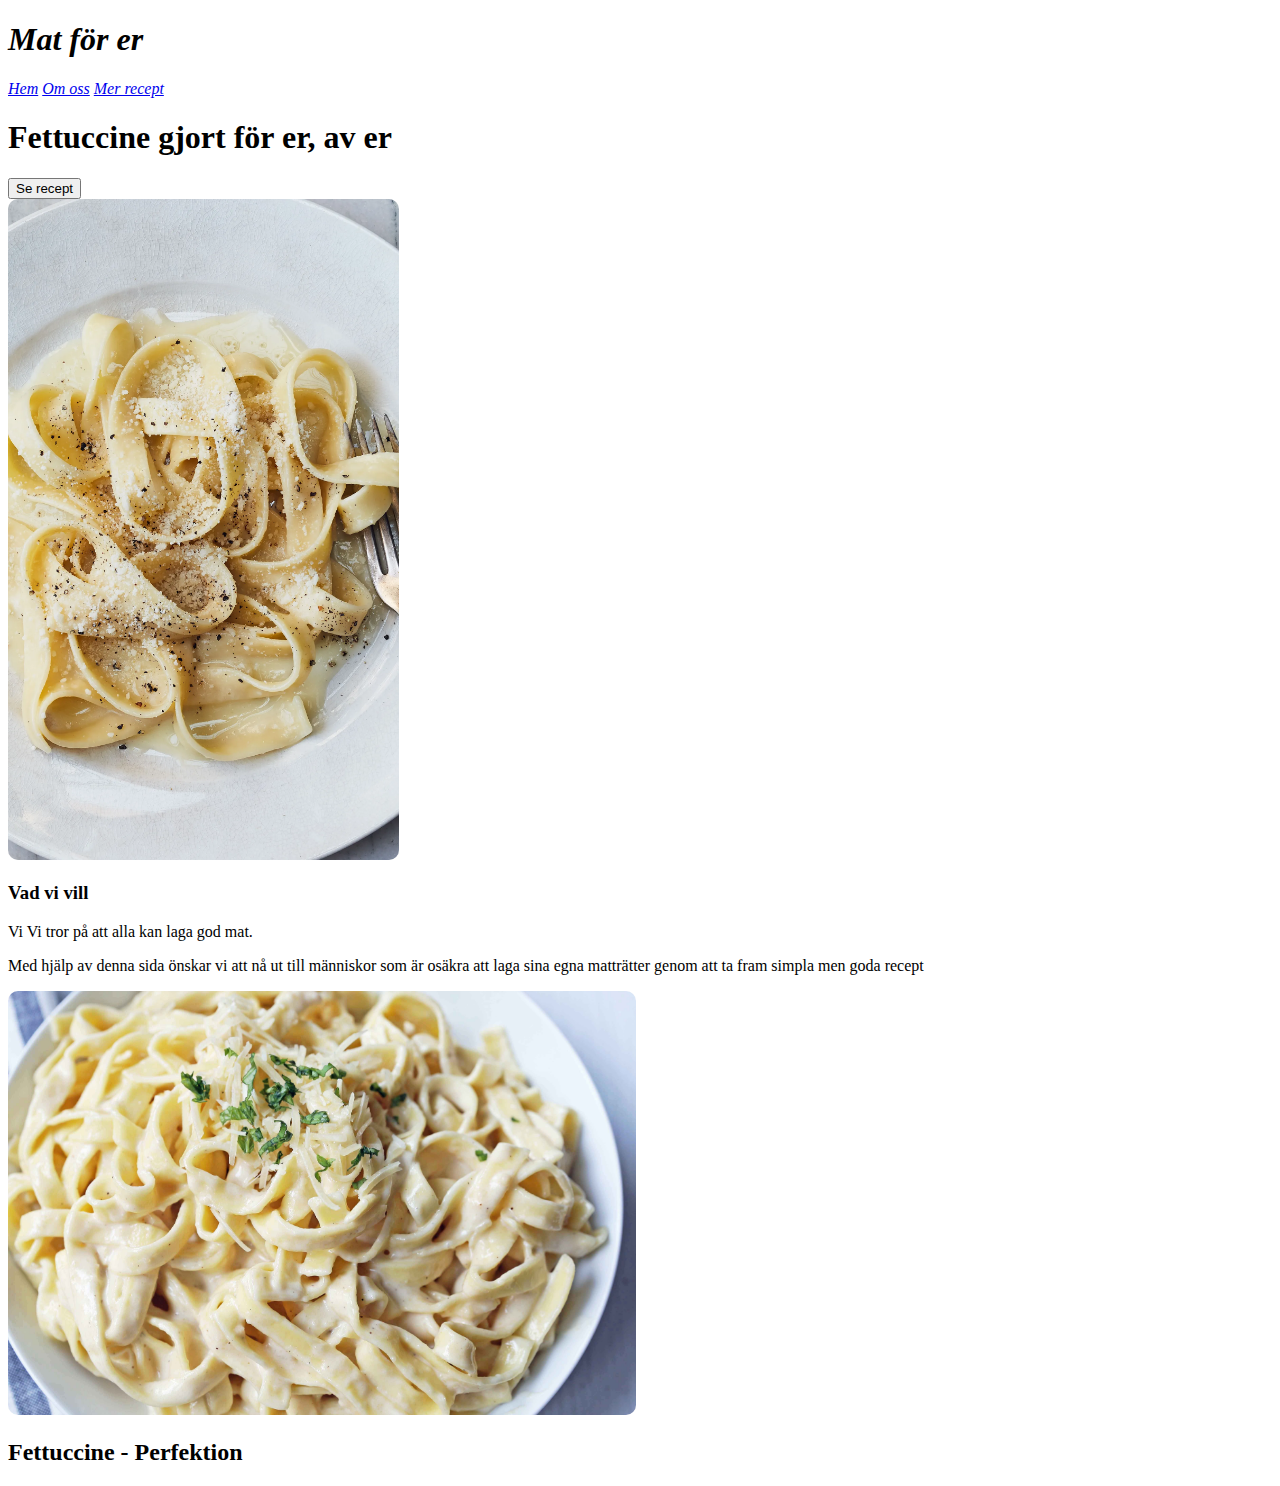
==== index.html @ fc2c5c27 "skirivt in flesta delen av html, main och section" ====
<!DOCTYPE html>
<html lang="en">
<head>
    <meta charset="UTF-8">
    <meta name="viewport" content="width=device-width, initial-scale=1.0">
    <title>Document</title>
    <link rel="stylesheet" href="style.css">
    <link rel="preconnect" href="https://fonts.googleapis.com">
    <link rel="preconnect" href="https://fonts.gstatic.com" crossorigin>
    <link href="https://fonts.googleapis.com/css2?family=Italianno&family=Mountains+of+Christmas&display=swap" rel="stylesheet">
</head>
<body>

<!-- test kommentar kommmentar -->

    <div class="main-grid">

        <header>
            <h1><i>Mat för er</i></h1>

            <a href="#"><i>Hem</i></a>
            <a href="#"><i>Om oss</i></a>
            <a href="#"><i>Mer recept</i></a>
        </header>

        <section>
            <h1>Fettuccine gjort för er, av er</h1>
        </section>

        <button>
            Se recept
        </button>

        <main>
            <img src="./img/fettuccine-alfredo.webp" alt="fettuccine-alfredo">
            <h3><b>Vad vi vill</b></h3>
            <p>Vi Vi tror på att alla kan laga god mat.</p>
            <p>Med hjälp av denna sida önskar vi att nå ut till människor som är osäkra att laga sina egna matträtter genom att ta fram simpla men goda recept</p>
        </main>

        <section>
            <img src="./img/Fettuccine-Alfredo-Recipe-1.jpg" alt="fettuccine">
            <h2>Fettuccine - Perfektion</h2>
        </section>


    








    </div>

</body>
</html>
---- style.css ----
img{
    border-radius: 10px;
}

main img{
    width: 391px;
    height: 661px;
    object-fit: cover;
}

section img{
    width: 628px;
    height: 424px;
    object-fit: cover;
}
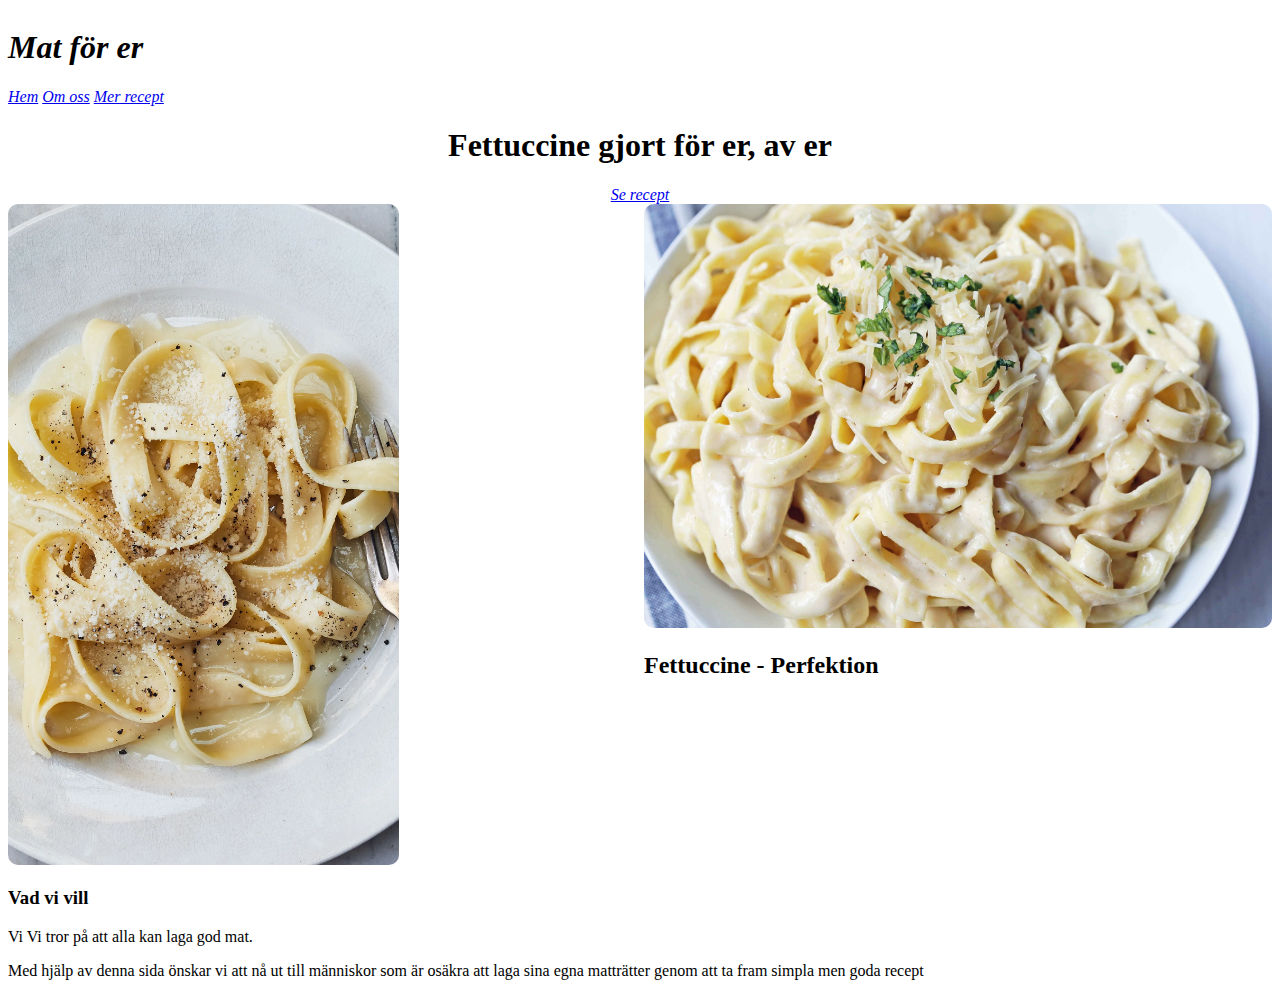
==== commit 5490eab7: "skapat ett gridsystem och lagt in elementen" ====
--- a/index.html
+++ b/index.html
@@ -11,25 +11,22 @@
 </head>
 <body>
 
-<!-- test kommentar kommmentar -->
 
-    <div class="main-grid">
+    <div class="main_grid">
 
         <header>
             <h1><i>Mat för er</i></h1>
-
             <a href="#"><i>Hem</i></a>
             <a href="#"><i>Om oss</i></a>
             <a href="#"><i>Mer recept</i></a>
         </header>
 
-        <section>
+        <nav>
             <h1>Fettuccine gjort för er, av er</h1>
-        </section>
+            <a href="#"><i>Se recept</i></a>
+        </nav>
 
-        <button>
-            Se recept
-        </button>
+
 
         <main>
             <img src="./img/fettuccine-alfredo.webp" alt="fettuccine-alfredo">
--- a/style.css
+++ b/style.css
@@ -1,5 +1,34 @@
+.main_grid{
+    display: grid;
+    grid-template-columns: 1fr 1fr 1fr;
+    grid-row: auto auto auto auto auto auto;
+}
+
+header{
+    grid-column: 1/4;
+    grid-row: 1;
+}
+
+
+nav{
+    grid-column: 1/4;
+    grid-row: 2;
+    text-align: center;
+}
+
+
 img{
     border-radius: 10px;
+}
+
+main{
+    grid-column: 1/4;
+    grid-row: 3;
+}
+
+section{
+    grid-column: 3/4;
+    grid-row: 3;
 }
 
 main img{
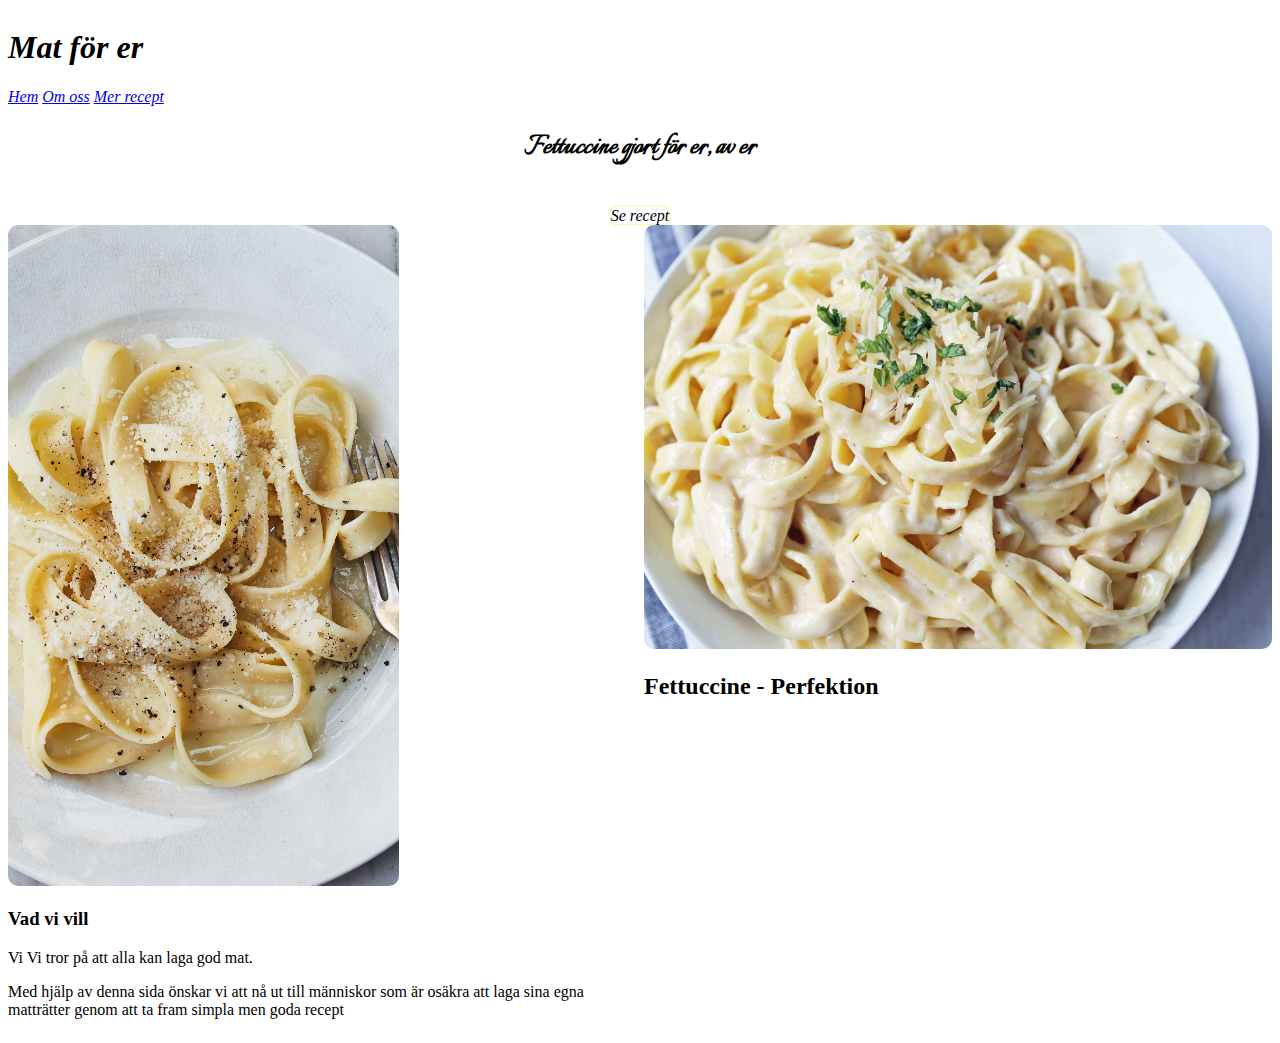
==== commit aebbb861: "fixat nav, ändrat font och knappen" ====
--- a/index.html
+++ b/index.html
@@ -23,6 +23,7 @@
 
         <nav>
             <h1>Fettuccine gjort för er, av er</h1>
+            <br>
             <a href="#"><i>Se recept</i></a>
         </nav>
 
--- a/style.css
+++ b/style.css
@@ -16,15 +16,27 @@
     text-align: center;
 }
 
+nav a{
+    border: 2px solid #F2FFCC;
+    border-radius: 8px;
+    text-decoration: none;
+    color: black;
+}
+
+nav h1{
+    font-family: 'Italianno', 'cursive';
+}
+
 
 img{
     border-radius: 10px;
 }
 
 main{
-    grid-column: 1/4;
+    grid-column: 1/3;
     grid-row: 3;
 }
+
 
 section{
     grid-column: 3/4;
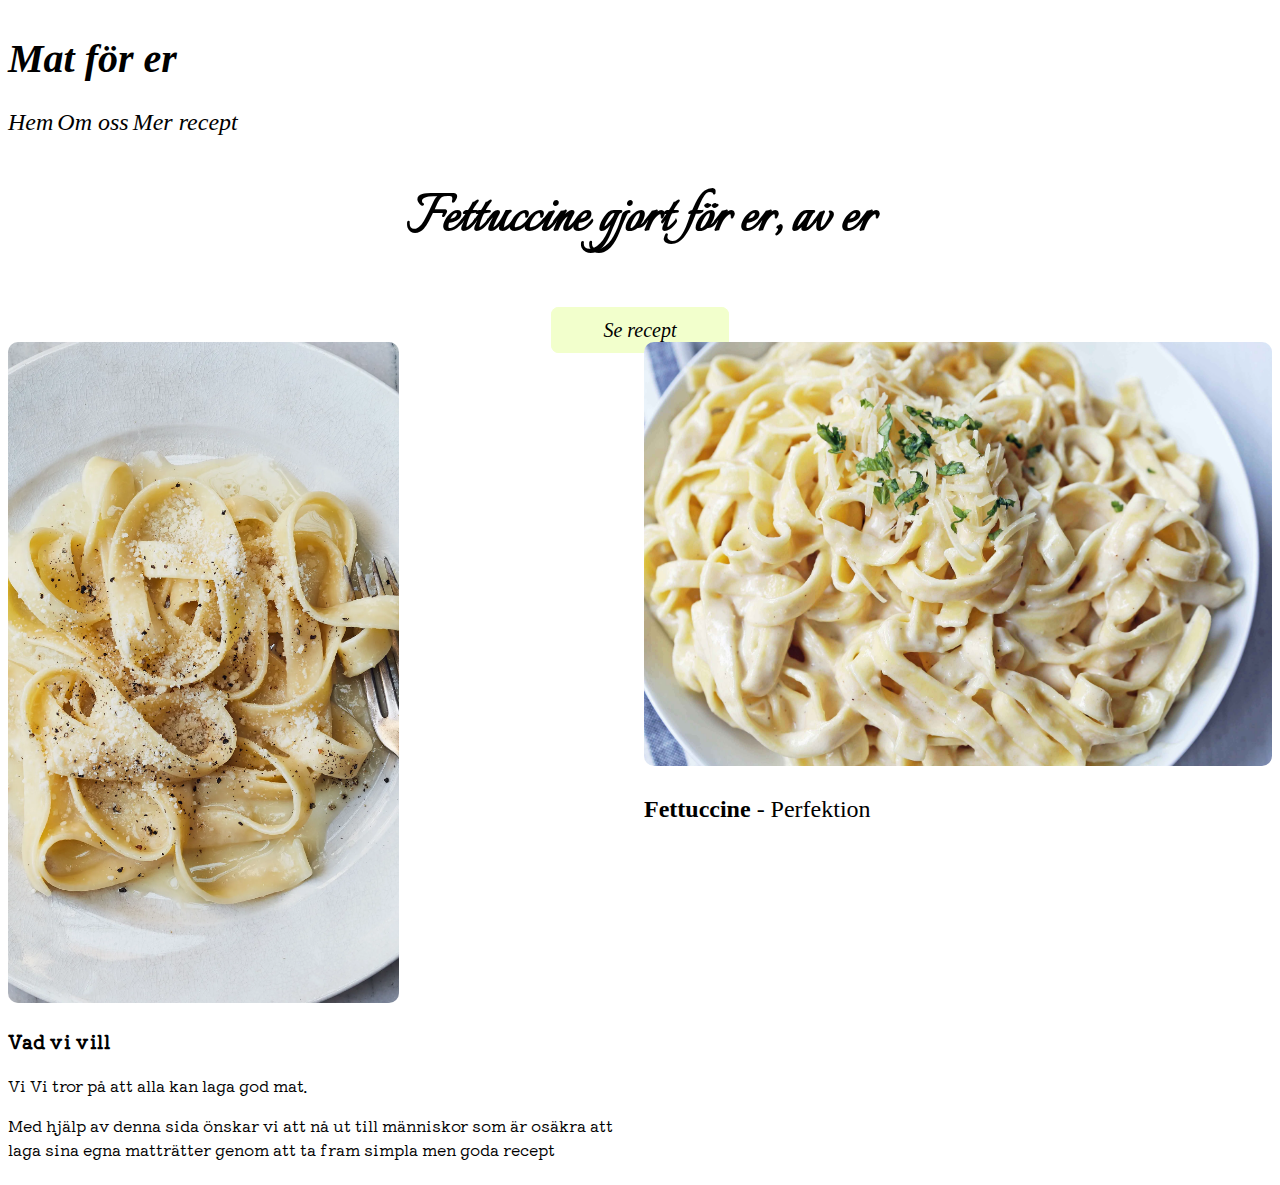
==== commit a1e44f0f: "fixat storleken, fonts och utsende på all text" ====
--- a/index.html
+++ b/index.html
@@ -7,7 +7,7 @@
     <link rel="stylesheet" href="style.css">
     <link rel="preconnect" href="https://fonts.googleapis.com">
     <link rel="preconnect" href="https://fonts.gstatic.com" crossorigin>
-    <link href="https://fonts.googleapis.com/css2?family=Italianno&family=Mountains+of+Christmas&display=swap" rel="stylesheet">
+    <link href="https://fonts.googleapis.com/css2?family=Italianno&family=Kiwi+Maru:wght@500&display=swap" rel="stylesheet">    
 </head>
 <body>
 
@@ -28,7 +28,6 @@
         </nav>
 
 
-
         <main>
             <img src="./img/fettuccine-alfredo.webp" alt="fettuccine-alfredo">
             <h3><b>Vad vi vill</b></h3>
@@ -38,7 +37,7 @@
 
         <section>
             <img src="./img/Fettuccine-Alfredo-Recipe-1.jpg" alt="fettuccine">
-            <h2>Fettuccine - Perfektion</h2>
+            <p><b>Fettuccine</b> - Perfektion</p>
         </section>
 
 
--- a/style.css
+++ b/style.css
@@ -9,6 +9,15 @@
     grid-row: 1;
 }
 
+header h1{
+    font-size: 40px;
+}
+
+header a{
+    text-decoration: none;
+    color: black;
+    font-size: 24px;
+}
 
 nav{
     grid-column: 1/4;
@@ -16,15 +25,20 @@
     text-align: center;
 }
 
+
 nav a{
     border: 2px solid #F2FFCC;
     border-radius: 8px;
+    background-color: #F2FFCC;
     text-decoration: none;
     color: black;
+    padding: 10px 50px 10px;
+    font-size: 20px;
 }
 
 nav h1{
     font-family: 'Italianno', 'cursive';
+    font-size: 64px;
 }
 
 
@@ -35,12 +49,16 @@
 main{
     grid-column: 1/3;
     grid-row: 3;
+    font-family: 'Kiwi Maru', serif;
+    font-size: 16px;
 }
 
 
 section{
     grid-column: 3/4;
     grid-row: 3;
+    font-size: 24px;
+
 }
 
 main img{
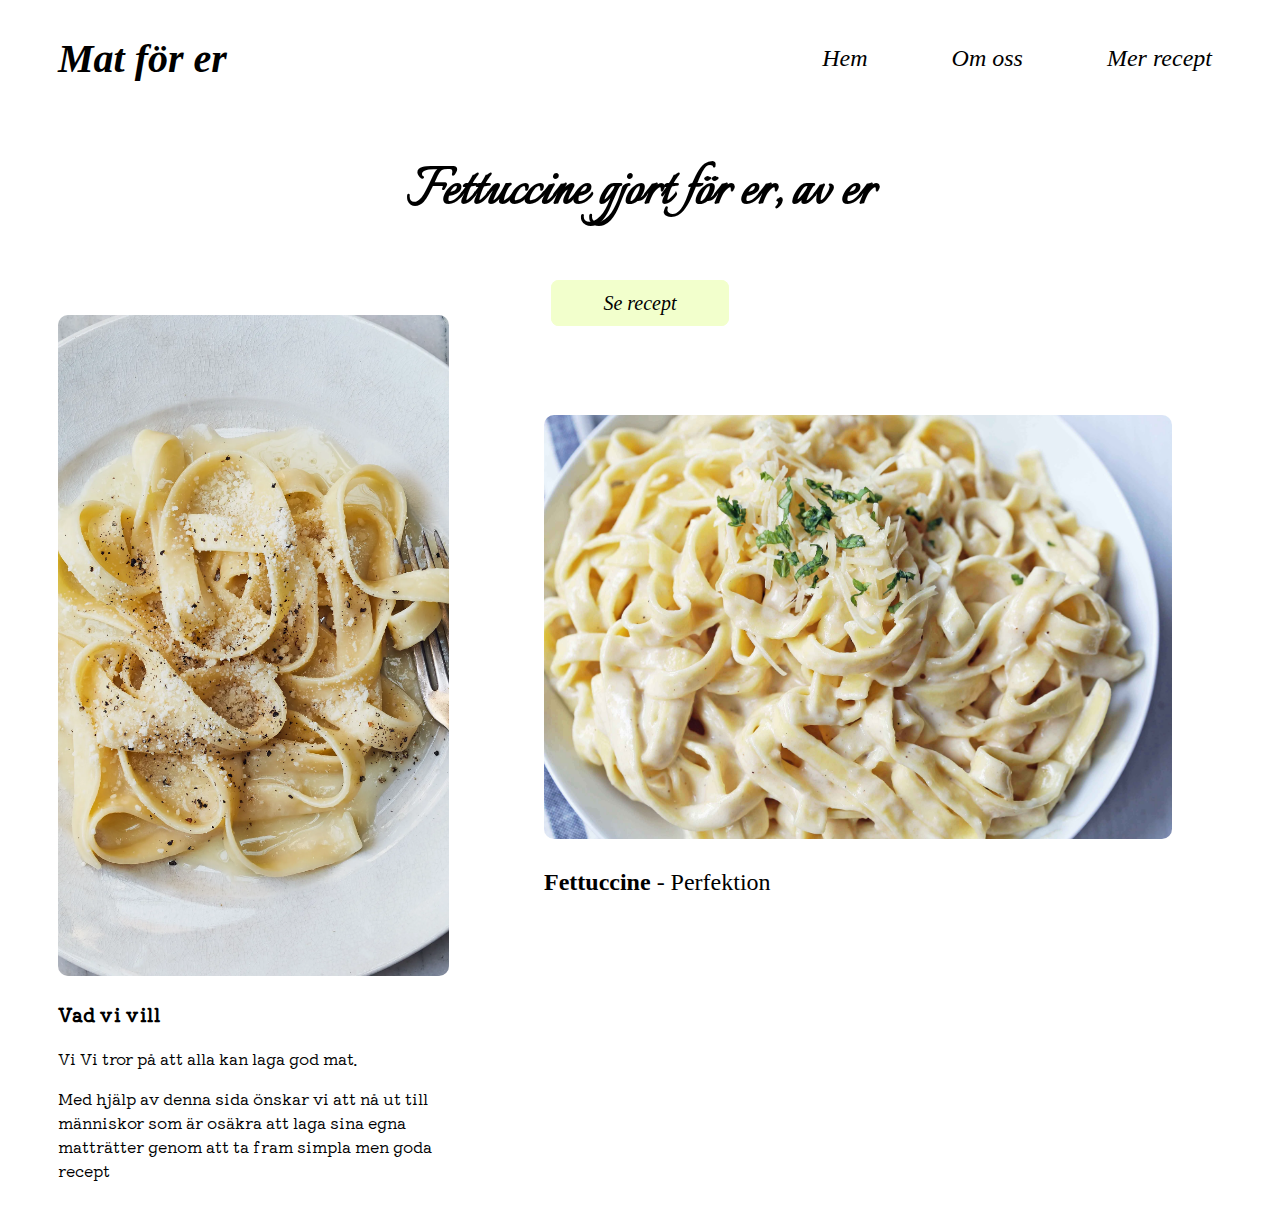
==== commit 9b5e669b: "klar med den första hemsidan, fixade headern" ====
--- a/index.html
+++ b/index.html
@@ -16,9 +16,11 @@
 
         <header>
             <h1><i>Mat för er</i></h1>
-            <a href="#"><i>Hem</i></a>
-            <a href="#"><i>Om oss</i></a>
-            <a href="#"><i>Mer recept</i></a>
+            <div class="links">
+                <a href="#"><i>Hem</i></a>
+                <a href="#"><i>Om oss</i></a>
+                <a href="#"><i>Mer recept</i></a>
+            </div>
         </header>
 
         <nav>
--- a/style.css
+++ b/style.css
@@ -5,18 +5,31 @@
 }
 
 header{
+    display: flex;
     grid-column: 1/4;
     grid-row: 1;
+    align-items: center;
+    justify-content: space-between;
 }
+
 
 header h1{
     font-size: 40px;
+    margin-left: 50px;
+
 }
 
 header a{
     text-decoration: none;
     color: black;
     font-size: 24px;
+    padding: 20px;
+    margin-right: 40px;
+
+}
+
+header a:hover{
+    color: gray;
 }
 
 nav{
@@ -36,6 +49,7 @@
     font-size: 20px;
 }
 
+
 nav h1{
     font-family: 'Italianno', 'cursive';
     font-size: 64px;
@@ -47,10 +61,11 @@
 }
 
 main{
-    grid-column: 1/3;
+    grid-column: 1/2;
     grid-row: 3;
     font-family: 'Kiwi Maru', serif;
     font-size: 16px;
+    margin-left: 50px;
 }
 
 
@@ -58,8 +73,11 @@
     grid-column: 3/4;
     grid-row: 3;
     font-size: 24px;
+    margin-top: 100px;
+    margin-right: 100px
+}
 
-}
+
 
 main img{
     width: 391px;
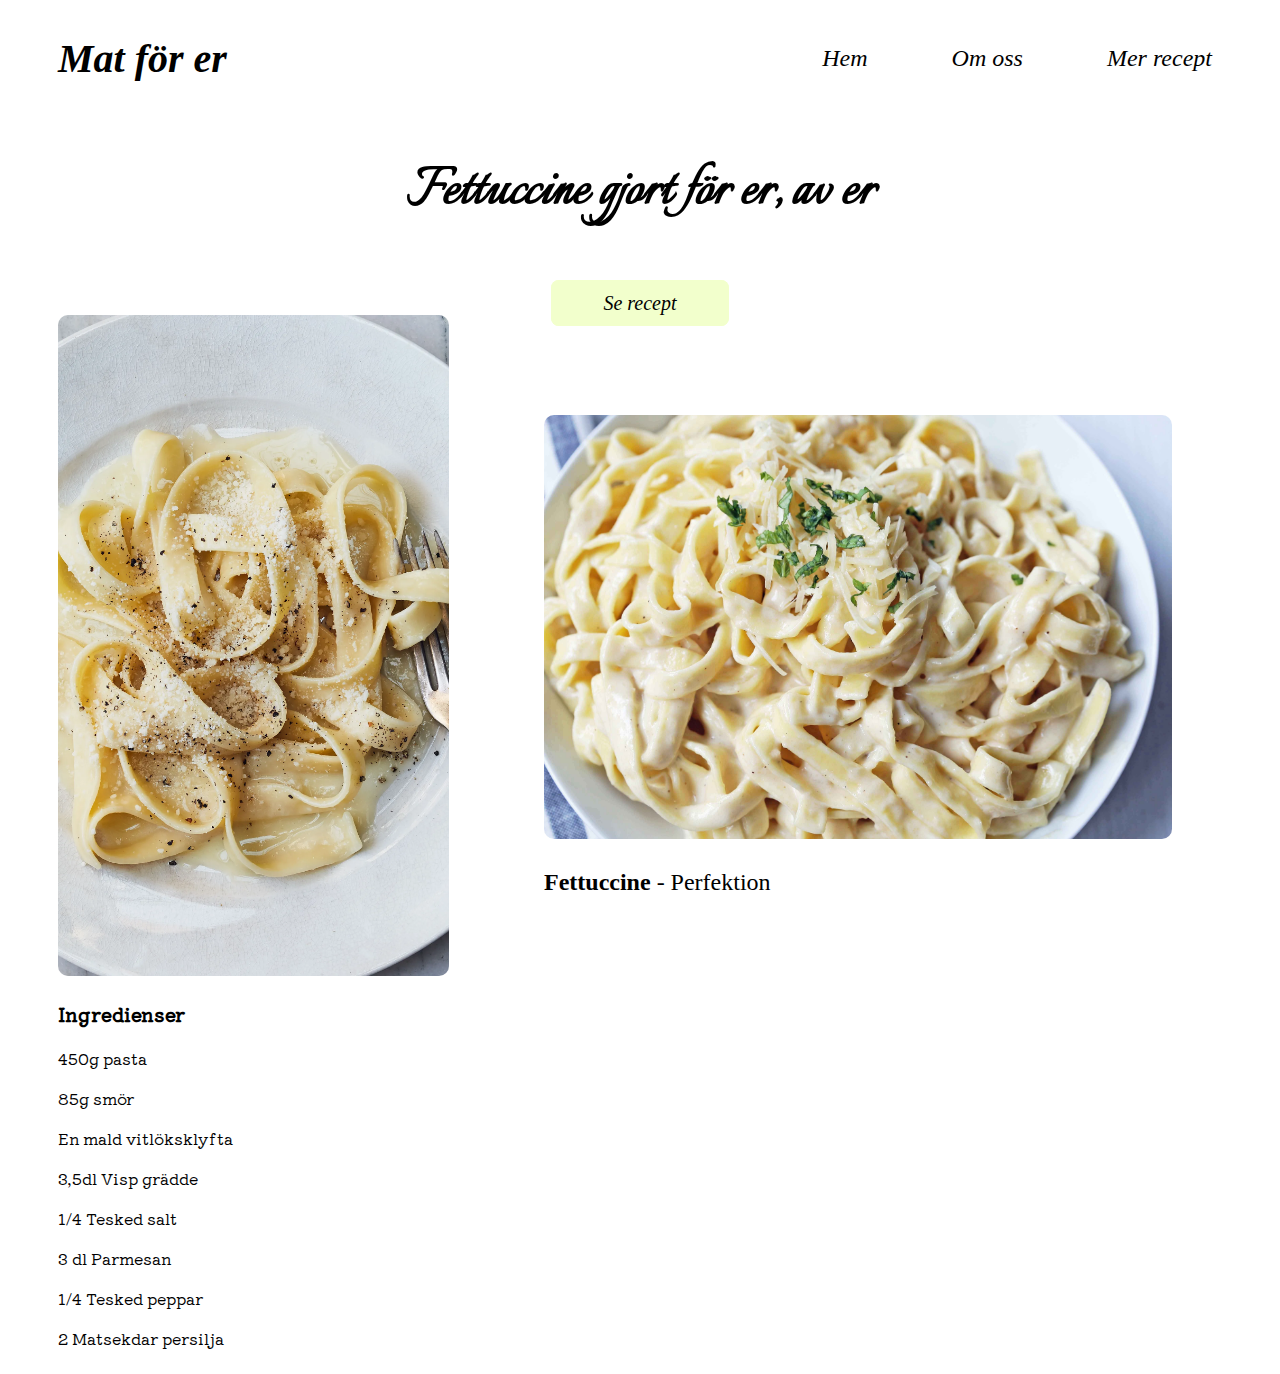
==== commit e35a0385: "har lagt till ingredienser i första sidan" ====
--- a/index.html
+++ b/index.html
@@ -26,15 +26,21 @@
         <nav>
             <h1>Fettuccine gjort för er, av er</h1>
             <br>
-            <a href="#"><i>Se recept</i></a>
+            <a href="recept.html"><i>Se recept</i></a>
         </nav>
 
 
         <main>
             <img src="./img/fettuccine-alfredo.webp" alt="fettuccine-alfredo">
-            <h3><b>Vad vi vill</b></h3>
-            <p>Vi Vi tror på att alla kan laga god mat.</p>
-            <p>Med hjälp av denna sida önskar vi att nå ut till människor som är osäkra att laga sina egna matträtter genom att ta fram simpla men goda recept</p>
+            <h3><b>Ingredienser</b></h3>
+            <p>450g pasta</p>
+            <p>85g smör</p>
+            <p>En mald vitlöksklyfta</p>
+            <p>3,5dl Visp grädde</p>
+            <p>1/4 Tesked salt</p>
+            <p>3 dl Parmesan</p>
+            <p>1/4 Tesked peppar</p>
+            <p>2 Matsekdar persilja</p>
         </main>
 
         <section>
--- a/style.css
+++ b/style.css
@@ -66,7 +66,9 @@
     font-family: 'Kiwi Maru', serif;
     font-size: 16px;
     margin-left: 50px;
+
 }
+
 
 
 section{
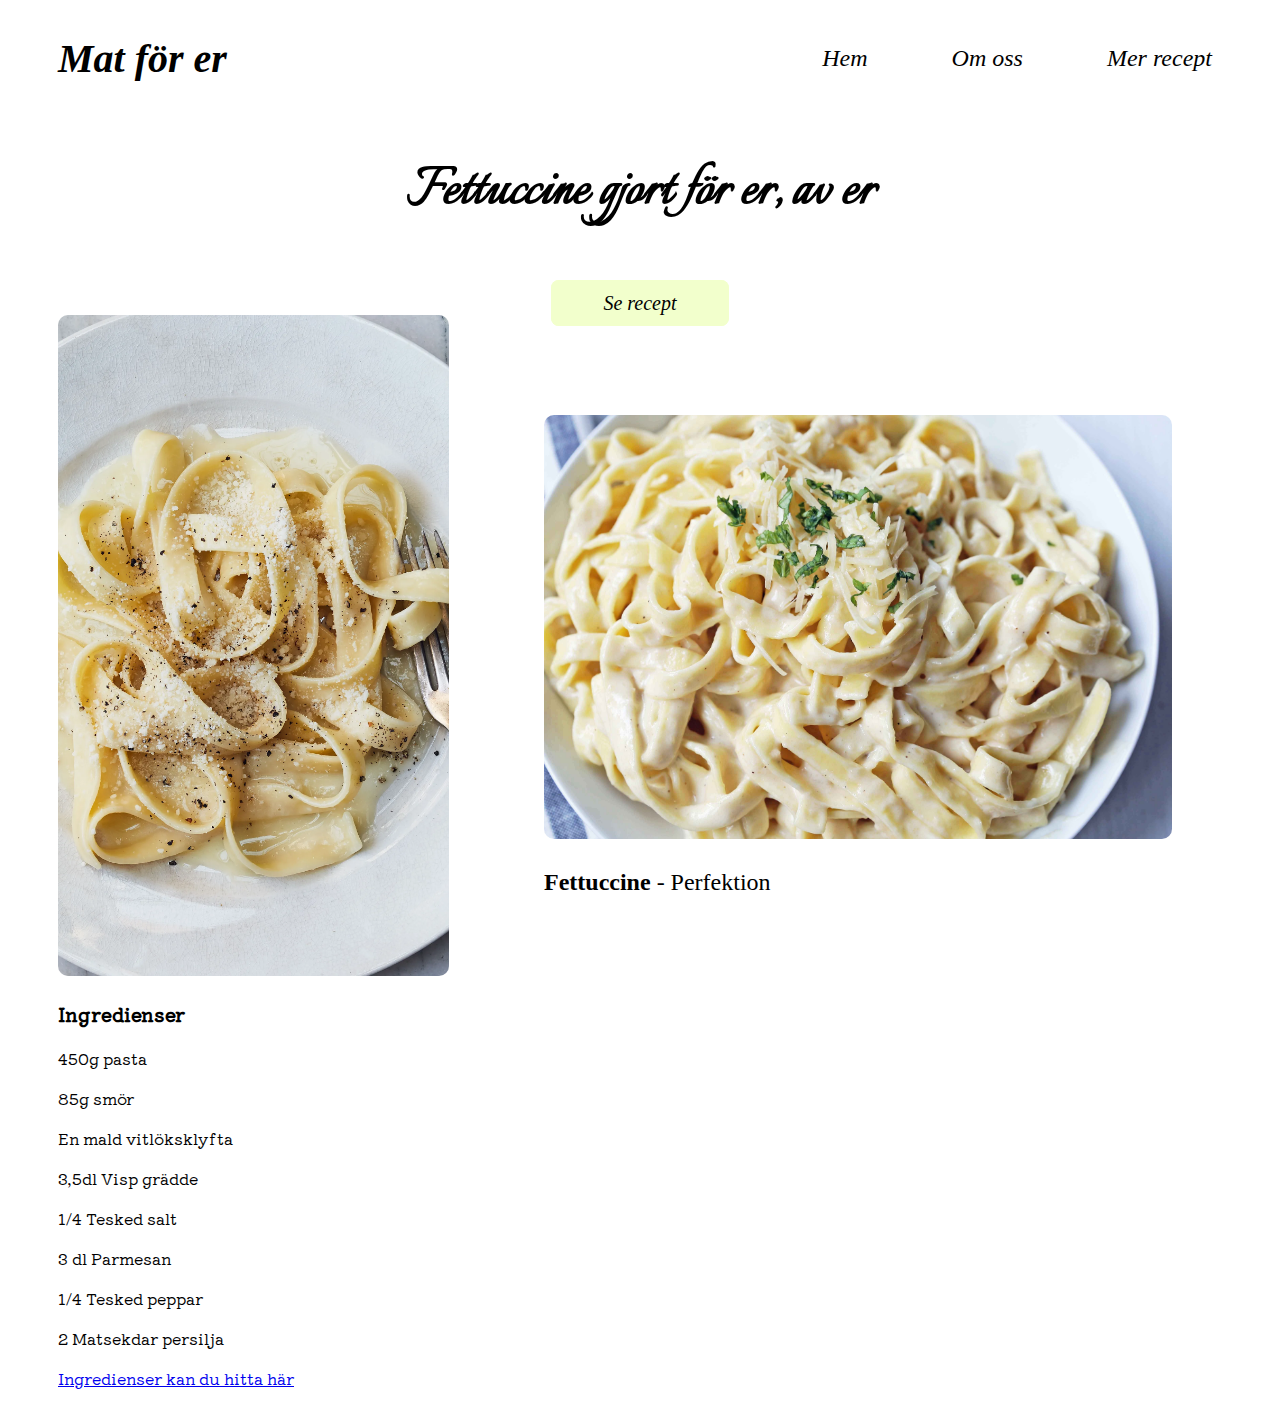
==== commit 94641bb4: "skapat alla steg för receptet med bilder och text" ====
--- a/index.html
+++ b/index.html
@@ -17,7 +17,7 @@
         <header>
             <h1><i>Mat för er</i></h1>
             <div class="links">
-                <a href="#"><i>Hem</i></a>
+                <a href="index.html"><i>Hem</i></a>
                 <a href="#"><i>Om oss</i></a>
                 <a href="#"><i>Mer recept</i></a>
             </div>
@@ -41,6 +41,7 @@
             <p>3 dl Parmesan</p>
             <p>1/4 Tesked peppar</p>
             <p>2 Matsekdar persilja</p>
+            <p><a href="https://www.ica.se/">Ingredienser kan du hitta här</a></p>
         </main>
 
         <section>
